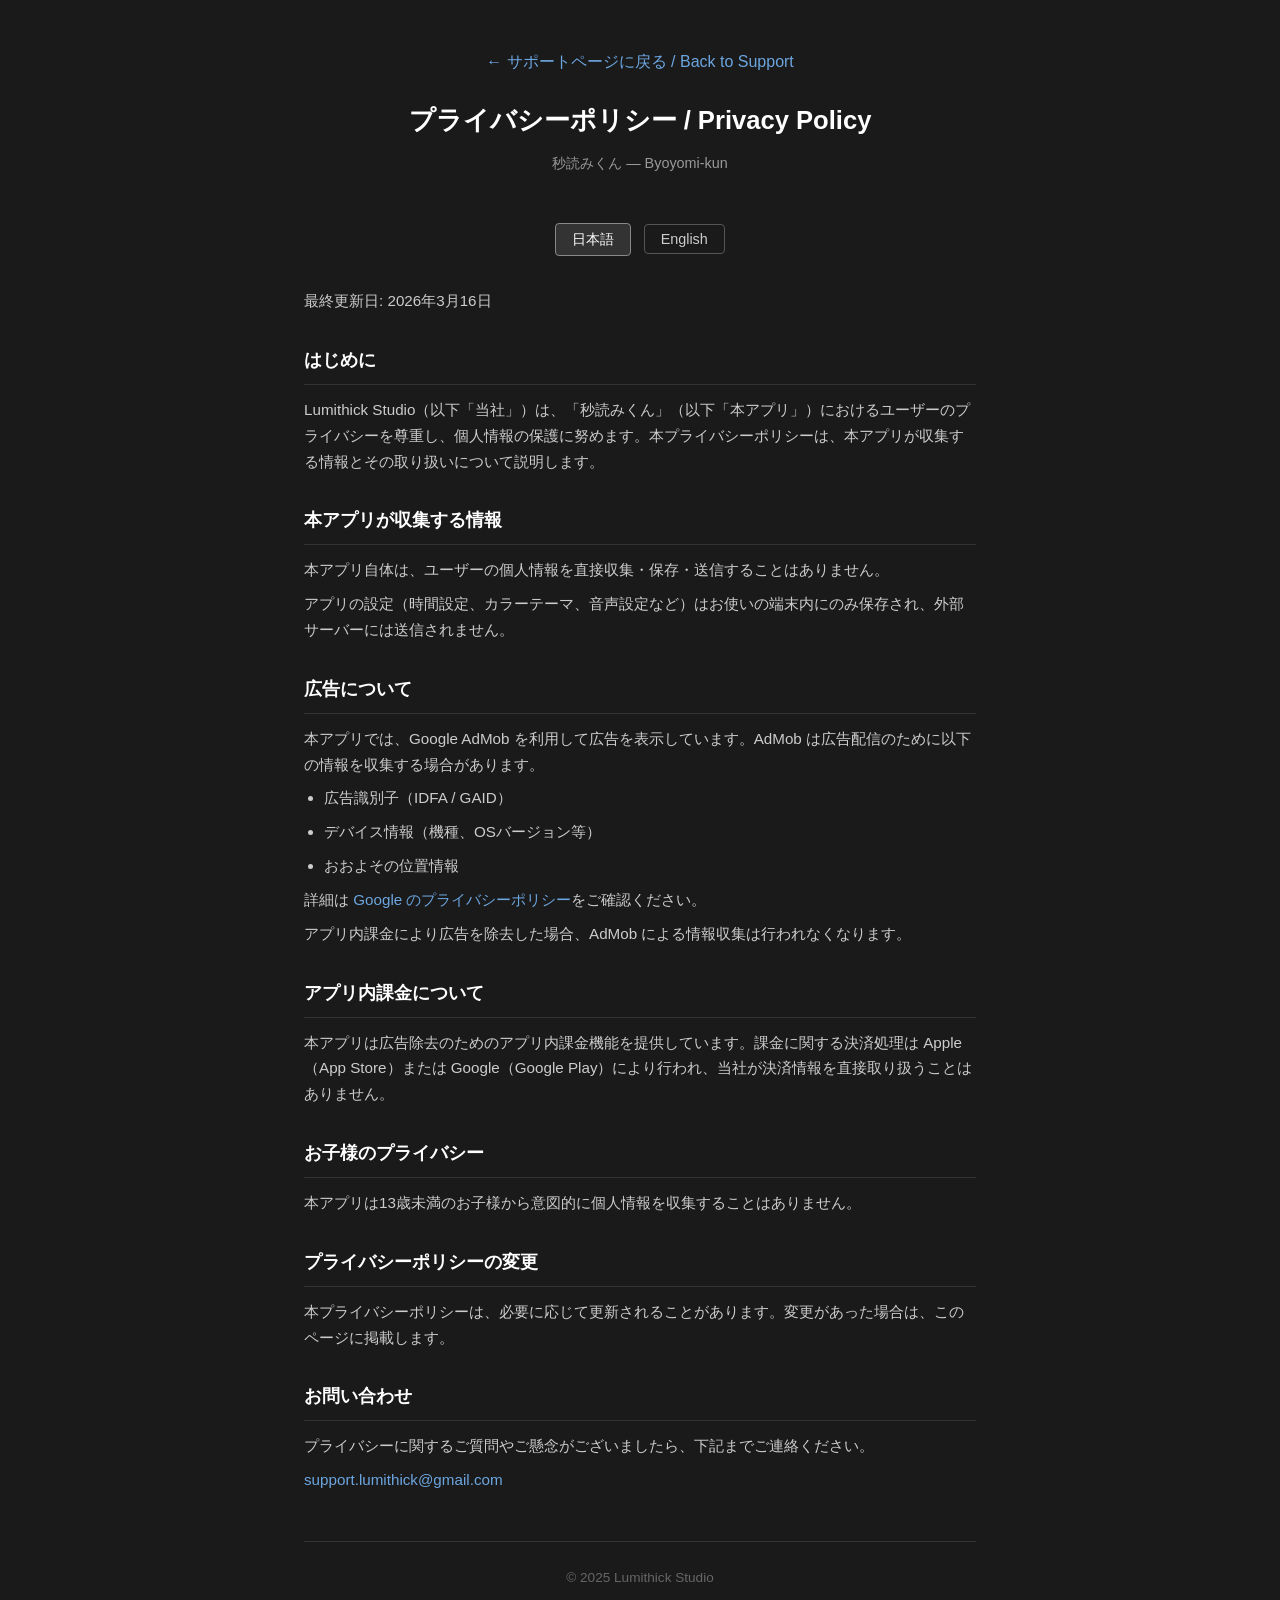
==== privacy-policy.html @ 07540bac "Add support page and privacy policy" ====
<!DOCTYPE html>
<html lang="ja">
<head>
  <meta charset="UTF-8">
  <meta name="viewport" content="width=device-width, initial-scale=1.0">
  <title>プライバシーポリシー | Privacy Policy - 秒読みくん</title>
  <style>
    * { margin: 0; padding: 0; box-sizing: border-box; }
    body {
      font-family: -apple-system, BlinkMacSystemFont, "Segoe UI", Roboto, "Hiragino Sans", "Noto Sans JP", sans-serif;
      background: #1a1a1a;
      color: #e0e0e0;
      line-height: 1.7;
    }
    .container {
      max-width: 720px;
      margin: 0 auto;
      padding: 48px 24px;
    }
    .header {
      text-align: center;
      margin-bottom: 48px;
    }
    .header h1 {
      font-size: 1.6rem;
      color: #ffffff;
      margin-bottom: 8px;
    }
    .header p {
      color: #999;
      font-size: 0.9rem;
    }
    .section {
      margin-bottom: 32px;
    }
    .section h2 {
      font-size: 1.1rem;
      color: #ffffff;
      border-bottom: 1px solid #333;
      padding-bottom: 8px;
      margin-bottom: 12px;
    }
    .section p, .section li {
      color: #ccc;
      margin-bottom: 8px;
      font-size: 0.95rem;
    }
    .section ul {
      padding-left: 20px;
    }
    a {
      color: #6ca6e0;
      text-decoration: none;
    }
    a:hover {
      text-decoration: underline;
    }
    .lang-switch {
      text-align: center;
      margin-bottom: 32px;
    }
    .lang-switch button {
      background: none;
      border: 1px solid #555;
      color: #ccc;
      padding: 6px 16px;
      margin: 0 4px;
      border-radius: 4px;
      cursor: pointer;
      font-size: 0.9rem;
    }
    .lang-switch button.active {
      background: #333;
      color: #fff;
      border-color: #888;
    }
    .lang { display: none; }
    .lang.active { display: block; }
    .footer {
      text-align: center;
      color: #666;
      font-size: 0.85rem;
      margin-top: 48px;
      padding-top: 24px;
      border-top: 1px solid #333;
    }
    .back-link {
      text-align: center;
      margin-bottom: 24px;
    }
  </style>
</head>
<body>
  <div class="container">
    <div class="back-link">
      <a href="./">&larr; サポートページに戻る / Back to Support</a>
    </div>

    <div class="header">
      <h1>プライバシーポリシー / Privacy Policy</h1>
      <p>秒読みくん — Byoyomi-kun</p>
    </div>

    <div class="lang-switch">
      <button id="btn-ja" class="active" onclick="switchLang('ja')">日本語</button>
      <button id="btn-en" onclick="switchLang('en')">English</button>
    </div>

    <!-- 日本語 -->
    <div id="ja" class="lang active">
      <div class="section">
        <p>最終更新日: 2026年3月16日</p>
      </div>

      <div class="section">
        <h2>はじめに</h2>
        <p>Lumithick Studio（以下「当社」）は、「秒読みくん」（以下「本アプリ」）におけるユーザーのプライバシーを尊重し、個人情報の保護に努めます。本プライバシーポリシーは、本アプリが収集する情報とその取り扱いについて説明します。</p>
      </div>

      <div class="section">
        <h2>本アプリが収集する情報</h2>
        <p>本アプリ自体は、ユーザーの個人情報を直接収集・保存・送信することはありません。</p>
        <p>アプリの設定（時間設定、カラーテーマ、音声設定など）はお使いの端末内にのみ保存され、外部サーバーには送信されません。</p>
      </div>

      <div class="section">
        <h2>広告について</h2>
        <p>本アプリでは、Google AdMob を利用して広告を表示しています。AdMob は広告配信のために以下の情報を収集する場合があります。</p>
        <ul>
          <li>広告識別子（IDFA / GAID）</li>
          <li>デバイス情報（機種、OSバージョン等）</li>
          <li>おおよその位置情報</li>
        </ul>
        <p>詳細は <a href="https://policies.google.com/privacy" target="_blank">Google のプライバシーポリシー</a>をご確認ください。</p>
        <p>アプリ内課金により広告を除去した場合、AdMob による情報収集は行われなくなります。</p>
      </div>

      <div class="section">
        <h2>アプリ内課金について</h2>
        <p>本アプリは広告除去のためのアプリ内課金機能を提供しています。課金に関する決済処理は Apple（App Store）または Google（Google Play）により行われ、当社が決済情報を直接取り扱うことはありません。</p>
      </div>

      <div class="section">
        <h2>お子様のプライバシー</h2>
        <p>本アプリは13歳未満のお子様から意図的に個人情報を収集することはありません。</p>
      </div>

      <div class="section">
        <h2>プライバシーポリシーの変更</h2>
        <p>本プライバシーポリシーは、必要に応じて更新されることがあります。変更があった場合は、このページに掲載します。</p>
      </div>

      <div class="section">
        <h2>お問い合わせ</h2>
        <p>プライバシーに関するご質問やご懸念がございましたら、下記までご連絡ください。</p>
        <p><a href="mailto:support.lumithick@gmail.com">support.lumithick@gmail.com</a></p>
      </div>
    </div>

    <!-- English -->
    <div id="en" class="lang">
      <div class="section">
        <p>Last updated: March 16, 2026</p>
      </div>

      <div class="section">
        <h2>Introduction</h2>
        <p>Lumithick Studio ("we", "us") respects your privacy and is committed to protecting your personal information. This Privacy Policy explains what information is collected by "Byoyomi-kun" (the "App") and how it is handled.</p>
      </div>

      <div class="section">
        <h2>Information We Collect</h2>
        <p>The App itself does not directly collect, store, or transmit any personal information.</p>
        <p>App settings (time settings, color themes, voice preferences, etc.) are stored locally on your device and are not sent to any external server.</p>
      </div>

      <div class="section">
        <h2>Advertising</h2>
        <p>The App uses Google AdMob to display advertisements. AdMob may collect the following information for ad delivery:</p>
        <ul>
          <li>Advertising identifiers (IDFA / GAID)</li>
          <li>Device information (model, OS version, etc.)</li>
          <li>Approximate location</li>
        </ul>
        <p>For more details, please refer to <a href="https://policies.google.com/privacy" target="_blank">Google's Privacy Policy</a>.</p>
        <p>If you remove ads through an in-app purchase, AdMob will no longer collect this information.</p>
      </div>

      <div class="section">
        <h2>In-App Purchases</h2>
        <p>The App offers an in-app purchase to remove advertisements. Payment processing is handled by Apple (App Store) or Google (Google Play). We do not directly handle any payment information.</p>
      </div>

      <div class="section">
        <h2>Children's Privacy</h2>
        <p>The App does not knowingly collect personal information from children under the age of 13.</p>
      </div>

      <div class="section">
        <h2>Changes to This Policy</h2>
        <p>This Privacy Policy may be updated from time to time. Any changes will be posted on this page.</p>
      </div>

      <div class="section">
        <h2>Contact Us</h2>
        <p>If you have any questions or concerns about this Privacy Policy, please contact us at:</p>
        <p><a href="mailto:support.lumithick@gmail.com">support.lumithick@gmail.com</a></p>
      </div>
    </div>

    <div class="footer">
      <p>&copy; 2025 Lumithick Studio</p>
    </div>
  </div>

  <script>
    function switchLang(lang) {
      document.querySelectorAll('.lang').forEach(el => el.classList.remove('active'));
      document.querySelectorAll('.lang-switch button').forEach(el => el.classList.remove('active'));
      document.getElementById(lang).classList.add('active');
      document.getElementById('btn-' + lang).classList.add('active');
    }
  </script>
</body>
</html>
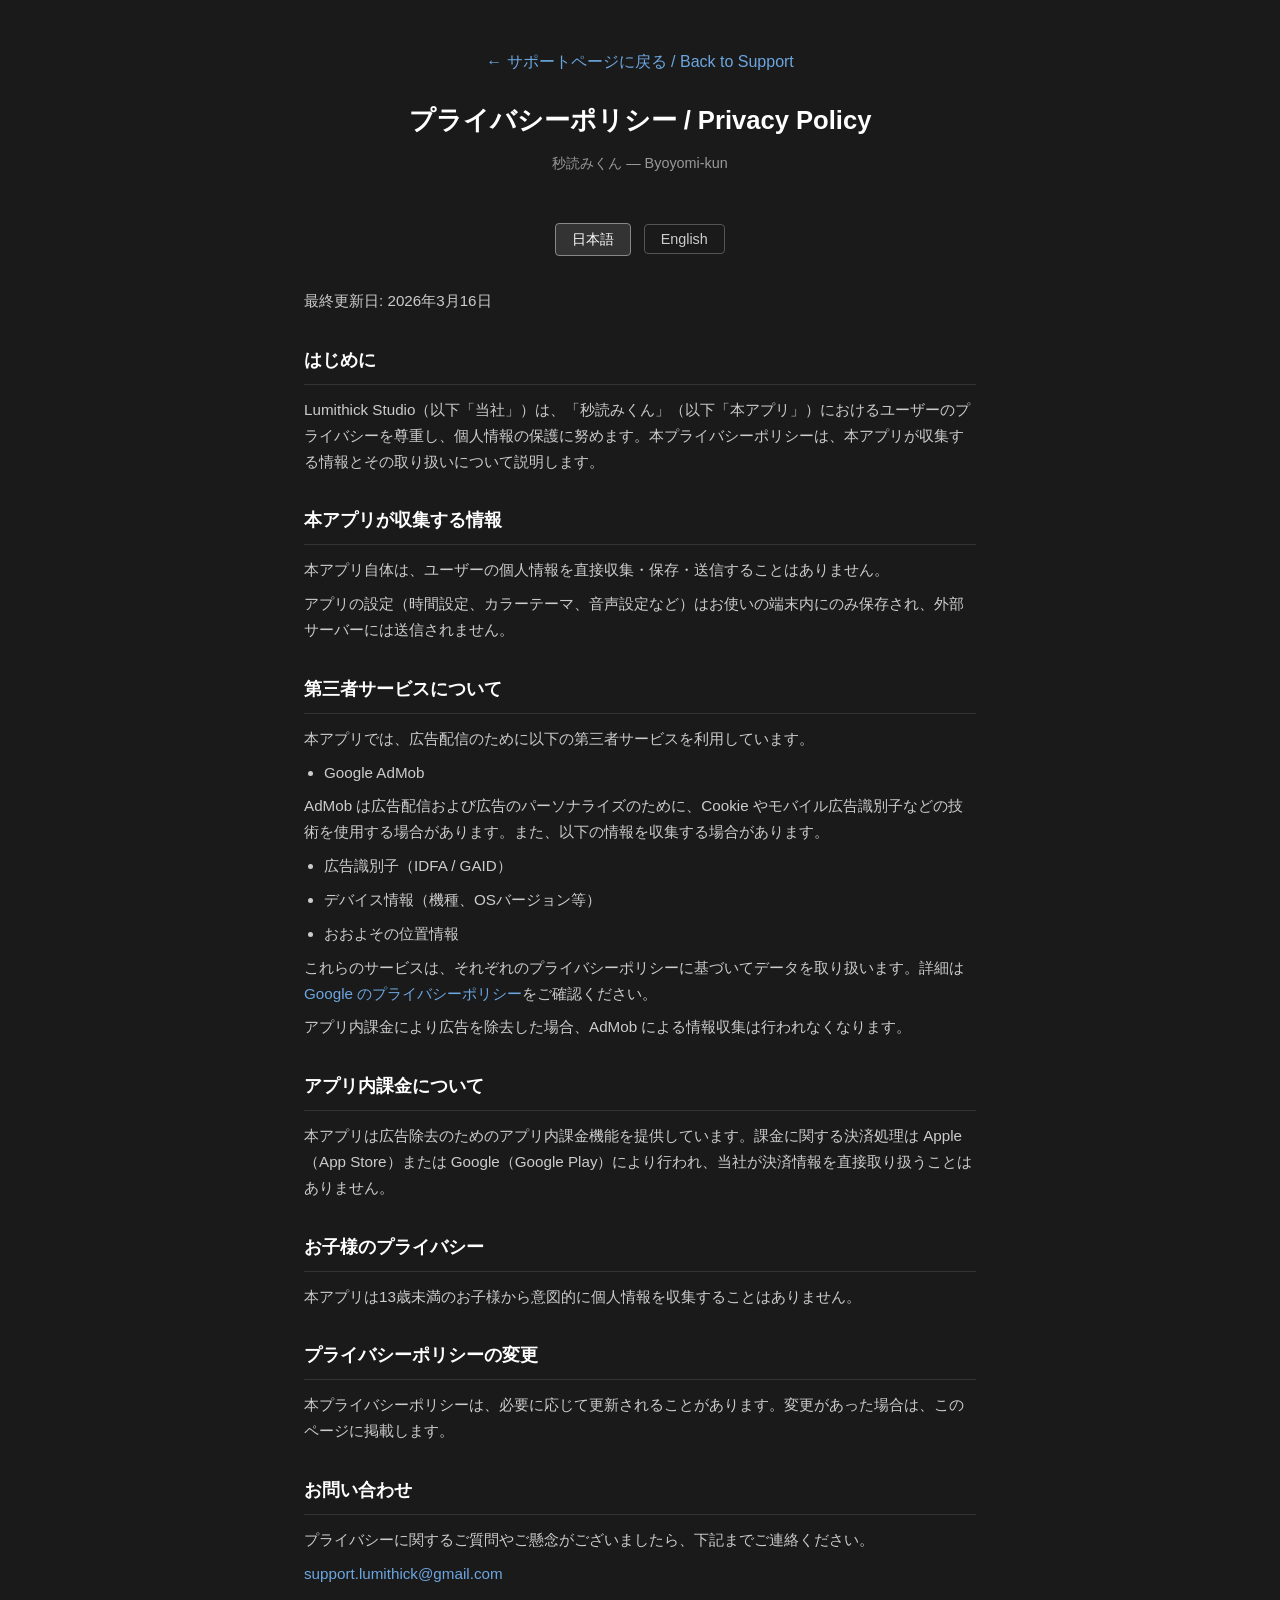
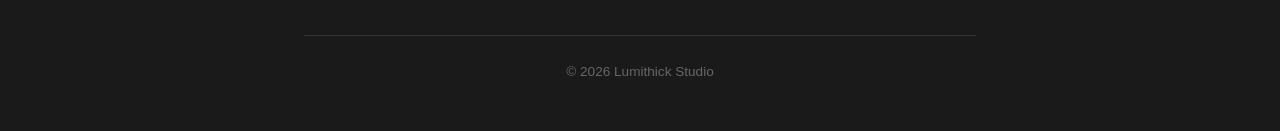
==== commit 82ba9f0b: "Strengthen privacy policy: third-party services section, cookie disclosure, fix copyright year Co-Au" ====
--- a/privacy-policy.html
+++ b/privacy-policy.html
@@ -124,14 +124,18 @@
       </div>
 
       <div class="section">
-        <h2>広告について</h2>
-        <p>本アプリでは、Google AdMob を利用して広告を表示しています。AdMob は広告配信のために以下の情報を収集する場合があります。</p>
+        <h2>第三者サービスについて</h2>
+        <p>本アプリでは、広告配信のために以下の第三者サービスを利用しています。</p>
+        <ul>
+          <li>Google AdMob</li>
+        </ul>
+        <p>AdMob は広告配信および広告のパーソナライズのために、Cookie やモバイル広告識別子などの技術を使用する場合があります。また、以下の情報を収集する場合があります。</p>
         <ul>
           <li>広告識別子（IDFA / GAID）</li>
           <li>デバイス情報（機種、OSバージョン等）</li>
           <li>おおよその位置情報</li>
         </ul>
-        <p>詳細は <a href="https://policies.google.com/privacy" target="_blank">Google のプライバシーポリシー</a>をご確認ください。</p>
+        <p>これらのサービスは、それぞれのプライバシーポリシーに基づいてデータを取り扱います。詳細は <a href="https://policies.google.com/privacy" target="_blank">Google のプライバシーポリシー</a>をご確認ください。</p>
         <p>アプリ内課金により広告を除去した場合、AdMob による情報収集は行われなくなります。</p>
       </div>
 
@@ -175,14 +179,18 @@
       </div>
 
       <div class="section">
-        <h2>Advertising</h2>
-        <p>The App uses Google AdMob to display advertisements. AdMob may collect the following information for ad delivery:</p>
+        <h2>Third-Party Services</h2>
+        <p>This app uses the following third-party services for advertising:</p>
+        <ul>
+          <li>Google AdMob</li>
+        </ul>
+        <p>Google AdMob may use cookies and mobile advertising identifiers to deliver and personalize ads. AdMob may also collect the following information:</p>
         <ul>
           <li>Advertising identifiers (IDFA / GAID)</li>
           <li>Device information (model, OS version, etc.)</li>
           <li>Approximate location</li>
         </ul>
-        <p>For more details, please refer to <a href="https://policies.google.com/privacy" target="_blank">Google's Privacy Policy</a>.</p>
+        <p>These services may collect and process data according to their own privacy policies. For more details, please refer to <a href="https://policies.google.com/privacy" target="_blank">Google's Privacy Policy</a>.</p>
         <p>If you remove ads through an in-app purchase, AdMob will no longer collect this information.</p>
       </div>
 
@@ -209,7 +217,7 @@
     </div>
 
     <div class="footer">
-      <p>&copy; 2025 Lumithick Studio</p>
+      <p>&copy; 2026 Lumithick Studio</p>
     </div>
   </div>
 
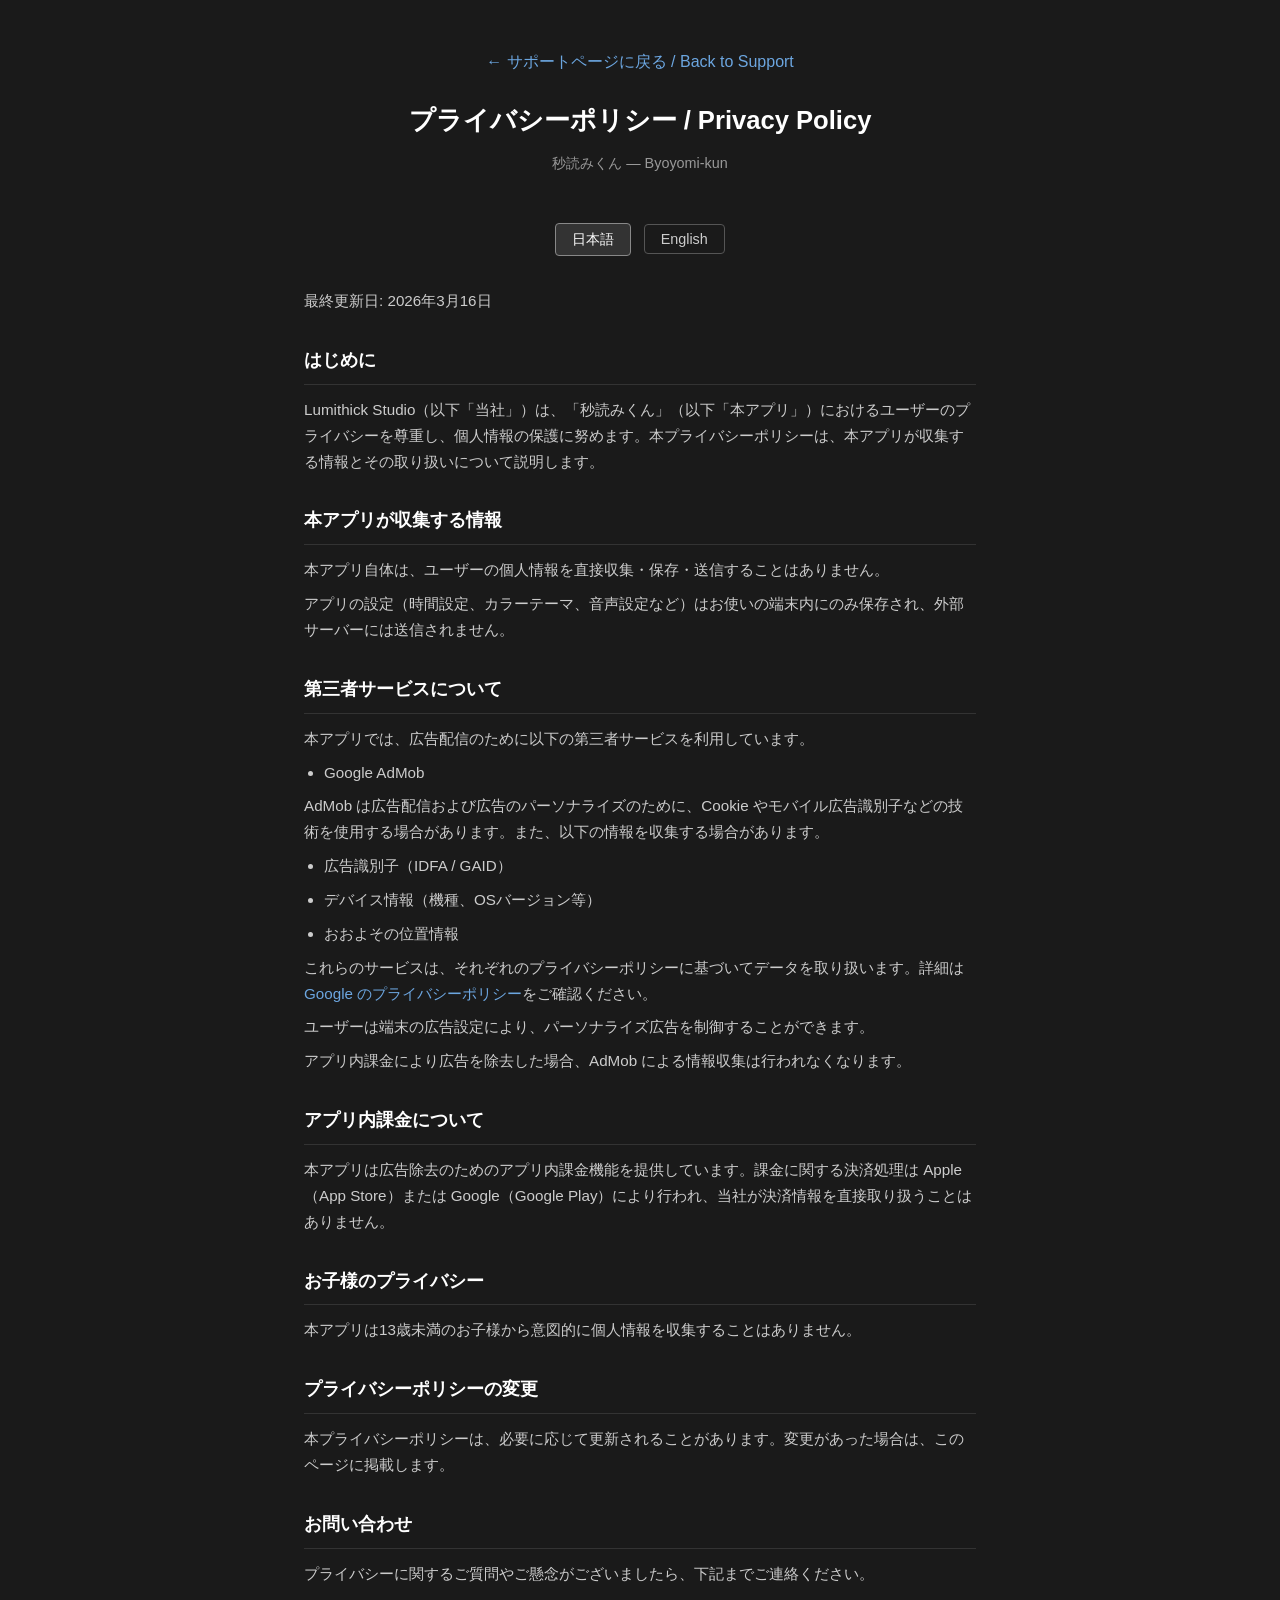
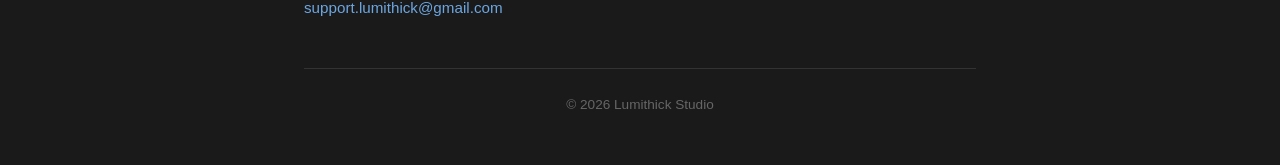
==== commit 8ef0829c: "Add personalized ad control notice to privacy policy" ====
--- a/privacy-policy.html
+++ b/privacy-policy.html
@@ -136,6 +136,7 @@
           <li>おおよその位置情報</li>
         </ul>
         <p>これらのサービスは、それぞれのプライバシーポリシーに基づいてデータを取り扱います。詳細は <a href="https://policies.google.com/privacy" target="_blank">Google のプライバシーポリシー</a>をご確認ください。</p>
+        <p>ユーザーは端末の広告設定により、パーソナライズ広告を制御することができます。</p>
         <p>アプリ内課金により広告を除去した場合、AdMob による情報収集は行われなくなります。</p>
       </div>
 
@@ -191,6 +192,7 @@
           <li>Approximate location</li>
         </ul>
         <p>These services may collect and process data according to their own privacy policies. For more details, please refer to <a href="https://policies.google.com/privacy" target="_blank">Google's Privacy Policy</a>.</p>
+        <p>You can control personalized advertising through your device's advertising settings.</p>
         <p>If you remove ads through an in-app purchase, AdMob will no longer collect this information.</p>
       </div>
 
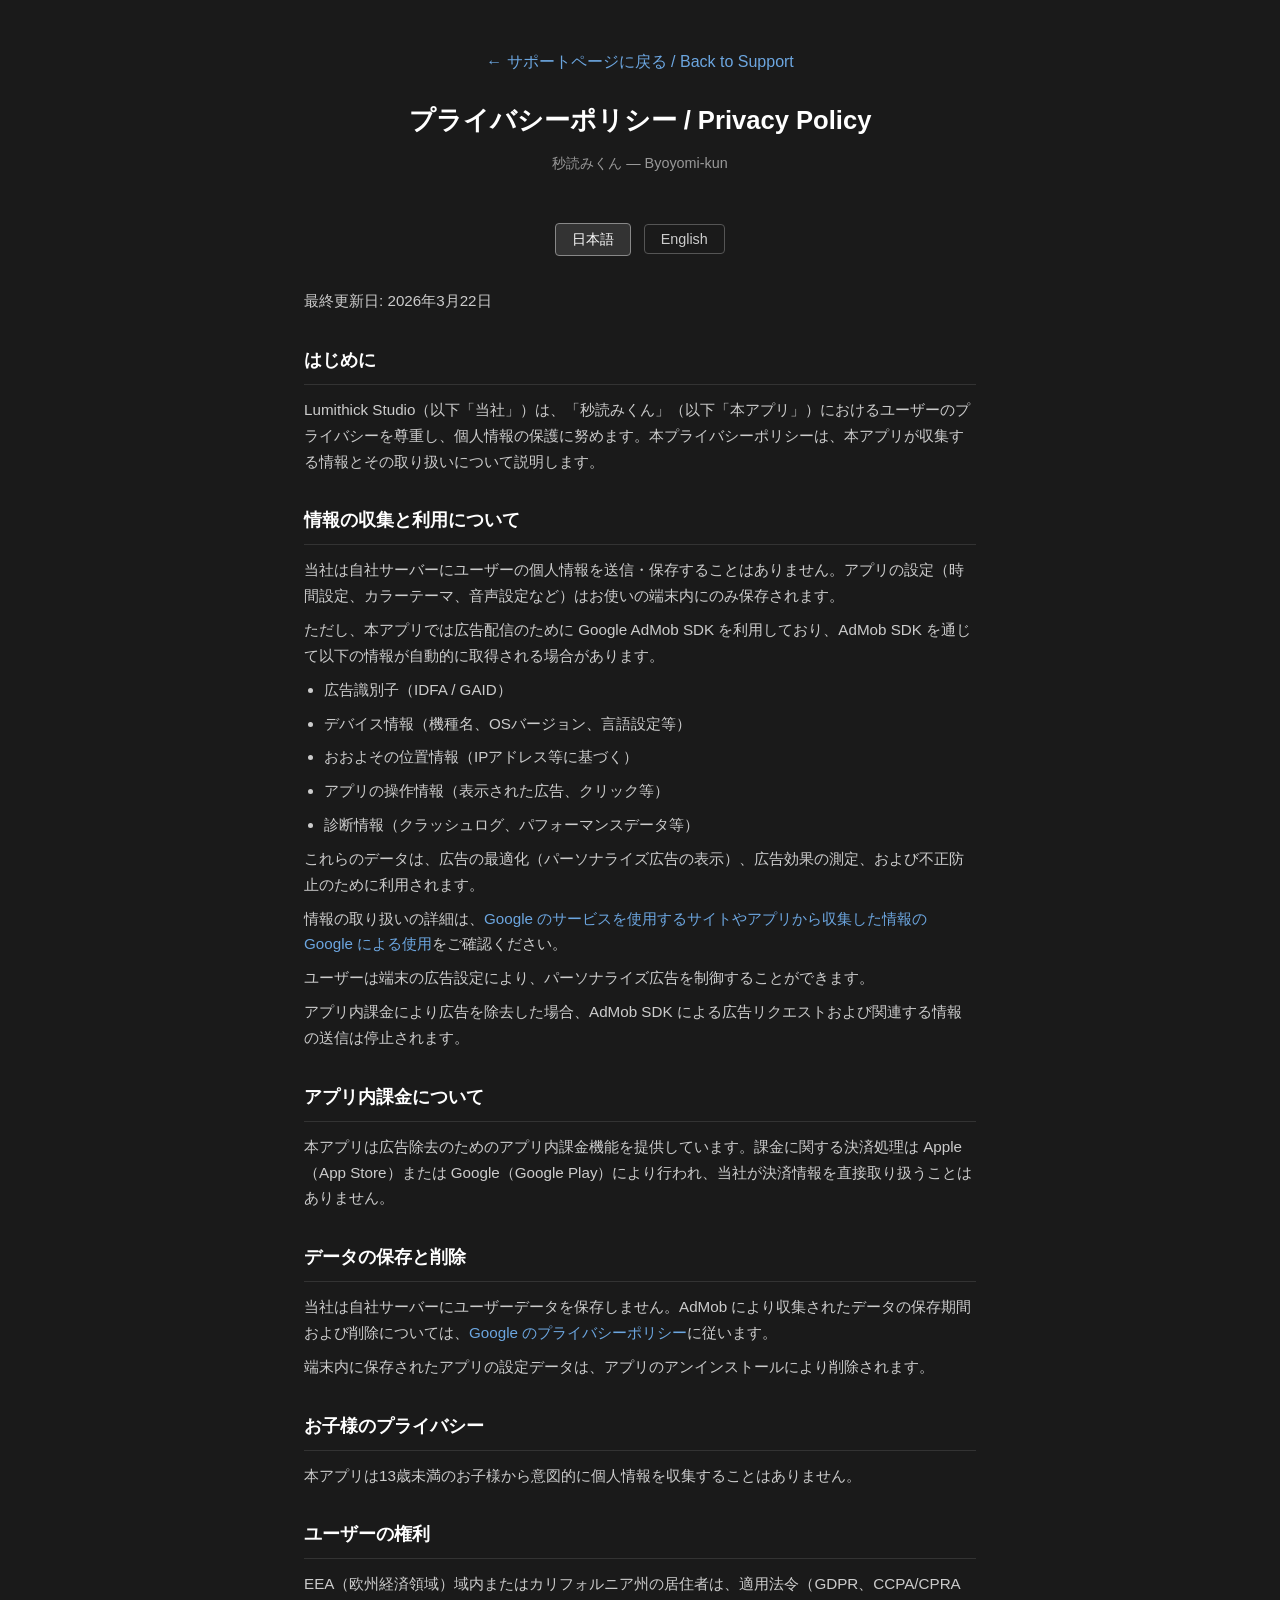
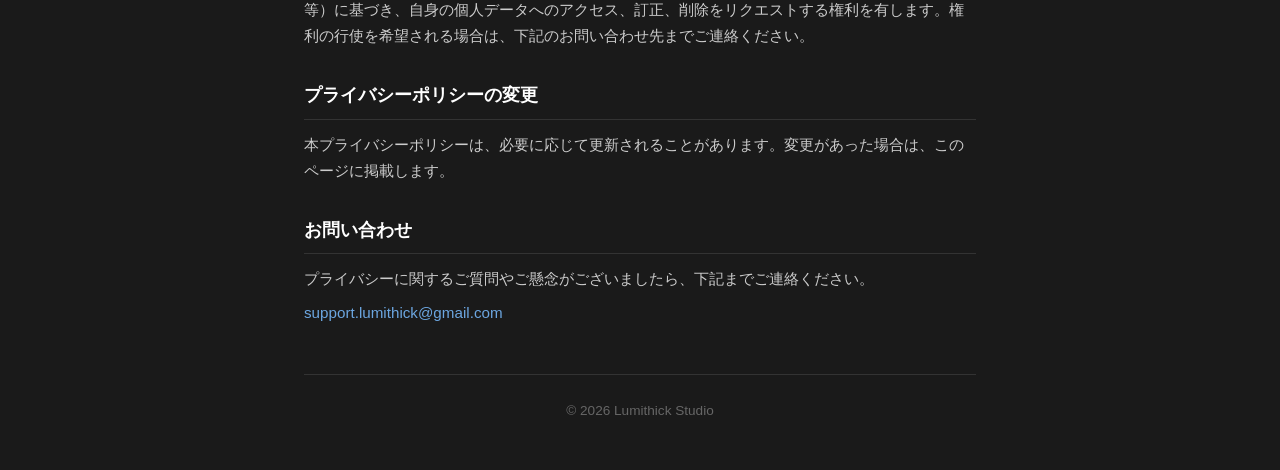
==== commit f724661c: "Strengthen privacy policy for Google Play review (data safety alignment, GDPR/CCPA rights, retention" ====
--- a/privacy-policy.html
+++ b/privacy-policy.html
@@ -109,7 +109,7 @@
     <!-- 日本語 -->
     <div id="ja" class="lang active">
       <div class="section">
-        <p>最終更新日: 2026年3月16日</p>
+        <p>最終更新日: 2026年3月22日</p>
       </div>
 
       <div class="section">
@@ -118,26 +118,20 @@
       </div>
 
       <div class="section">
-        <h2>本アプリが収集する情報</h2>
-        <p>本アプリ自体は、ユーザーの個人情報を直接収集・保存・送信することはありません。</p>
-        <p>アプリの設定（時間設定、カラーテーマ、音声設定など）はお使いの端末内にのみ保存され、外部サーバーには送信されません。</p>
-      </div>
-
-      <div class="section">
-        <h2>第三者サービスについて</h2>
-        <p>本アプリでは、広告配信のために以下の第三者サービスを利用しています。</p>
-        <ul>
-          <li>Google AdMob</li>
-        </ul>
-        <p>AdMob は広告配信および広告のパーソナライズのために、Cookie やモバイル広告識別子などの技術を使用する場合があります。また、以下の情報を収集する場合があります。</p>
+        <h2>情報の収集と利用について</h2>
+        <p>当社は自社サーバーにユーザーの個人情報を送信・保存することはありません。アプリの設定（時間設定、カラーテーマ、音声設定など）はお使いの端末内にのみ保存されます。</p>
+        <p>ただし、本アプリでは広告配信のために Google AdMob SDK を利用しており、AdMob SDK を通じて以下の情報が自動的に取得される場合があります。</p>
         <ul>
           <li>広告識別子（IDFA / GAID）</li>
-          <li>デバイス情報（機種、OSバージョン等）</li>
-          <li>おおよその位置情報</li>
+          <li>デバイス情報（機種名、OSバージョン、言語設定等）</li>
+          <li>おおよその位置情報（IPアドレス等に基づく）</li>
+          <li>アプリの操作情報（表示された広告、クリック等）</li>
+          <li>診断情報（クラッシュログ、パフォーマンスデータ等）</li>
         </ul>
-        <p>これらのサービスは、それぞれのプライバシーポリシーに基づいてデータを取り扱います。詳細は <a href="https://policies.google.com/privacy" target="_blank">Google のプライバシーポリシー</a>をご確認ください。</p>
+        <p>これらのデータは、広告の最適化（パーソナライズ広告の表示）、広告効果の測定、および不正防止のために利用されます。</p>
+        <p>情報の取り扱いの詳細は、<a href="https://policies.google.com/technologies/partner-sites" target="_blank">Google のサービスを使用するサイトやアプリから収集した情報の Google による使用</a>をご確認ください。</p>
         <p>ユーザーは端末の広告設定により、パーソナライズ広告を制御することができます。</p>
-        <p>アプリ内課金により広告を除去した場合、AdMob による情報収集は行われなくなります。</p>
+        <p>アプリ内課金により広告を除去した場合、AdMob SDK による広告リクエストおよび関連する情報の送信は停止されます。</p>
       </div>
 
       <div class="section">
@@ -146,8 +140,19 @@
       </div>
 
       <div class="section">
+        <h2>データの保存と削除</h2>
+        <p>当社は自社サーバーにユーザーデータを保存しません。AdMob により収集されたデータの保存期間および削除については、<a href="https://policies.google.com/privacy" target="_blank">Google のプライバシーポリシー</a>に従います。</p>
+        <p>端末内に保存されたアプリの設定データは、アプリのアンインストールにより削除されます。</p>
+      </div>
+
+      <div class="section">
         <h2>お子様のプライバシー</h2>
         <p>本アプリは13歳未満のお子様から意図的に個人情報を収集することはありません。</p>
+      </div>
+
+      <div class="section">
+        <h2>ユーザーの権利</h2>
+        <p>EEA（欧州経済領域）域内またはカリフォルニア州の居住者は、適用法令（GDPR、CCPA/CPRA等）に基づき、自身の個人データへのアクセス、訂正、削除をリクエストする権利を有します。権利の行使を希望される場合は、下記のお問い合わせ先までご連絡ください。</p>
       </div>
 
       <div class="section">
@@ -165,7 +170,7 @@
     <!-- English -->
     <div id="en" class="lang">
       <div class="section">
-        <p>Last updated: March 16, 2026</p>
+        <p>Last updated: March 22, 2026</p>
       </div>
 
       <div class="section">
@@ -174,26 +179,20 @@
       </div>
 
       <div class="section">
-        <h2>Information We Collect</h2>
-        <p>The App itself does not directly collect, store, or transmit any personal information.</p>
-        <p>App settings (time settings, color themes, voice preferences, etc.) are stored locally on your device and are not sent to any external server.</p>
-      </div>
-
-      <div class="section">
-        <h2>Third-Party Services</h2>
-        <p>This app uses the following third-party services for advertising:</p>
-        <ul>
-          <li>Google AdMob</li>
-        </ul>
-        <p>Google AdMob may use cookies and mobile advertising identifiers to deliver and personalize ads. AdMob may also collect the following information:</p>
+        <h2>Information Collection and Use</h2>
+        <p>We do not transmit or store any personal information on our own servers. App settings (time settings, color themes, voice preferences, etc.) are stored locally on your device only.</p>
+        <p>However, this App uses the Google AdMob SDK for advertising, and the following information may be automatically collected through the AdMob SDK:</p>
         <ul>
           <li>Advertising identifiers (IDFA / GAID)</li>
-          <li>Device information (model, OS version, etc.)</li>
-          <li>Approximate location</li>
+          <li>Device information (model, OS version, language settings, etc.)</li>
+          <li>Approximate location (based on IP address, etc.)</li>
+          <li>App interaction data (ads displayed, clicks, etc.)</li>
+          <li>Diagnostic information (crash logs, performance data, etc.)</li>
         </ul>
-        <p>These services may collect and process data according to their own privacy policies. For more details, please refer to <a href="https://policies.google.com/privacy" target="_blank">Google's Privacy Policy</a>.</p>
+        <p>This data is used for ad optimization (personalized ad delivery), ad performance measurement, and fraud prevention.</p>
+        <p>For details on how this information is handled, please refer to <a href="https://policies.google.com/technologies/partner-sites" target="_blank">How Google uses information from sites or apps that use our services</a>.</p>
         <p>You can control personalized advertising through your device's advertising settings.</p>
-        <p>If you remove ads through an in-app purchase, AdMob will no longer collect this information.</p>
+        <p>If you remove ads through an in-app purchase, ad requests and related data transmission by the AdMob SDK will be stopped.</p>
       </div>
 
       <div class="section">
@@ -202,8 +201,19 @@
       </div>
 
       <div class="section">
+        <h2>Data Retention and Deletion</h2>
+        <p>We do not store any user data on our own servers. The retention and deletion of data collected by AdMob is governed by <a href="https://policies.google.com/privacy" target="_blank">Google's Privacy Policy</a>.</p>
+        <p>App settings stored locally on your device will be deleted when the App is uninstalled.</p>
+      </div>
+
+      <div class="section">
         <h2>Children's Privacy</h2>
         <p>The App does not knowingly collect personal information from children under the age of 13.</p>
+      </div>
+
+      <div class="section">
+        <h2>Your Rights</h2>
+        <p>If you are a resident of the EEA (European Economic Area) or California, you have the right to request access to, correction of, or deletion of your personal data under applicable laws (such as GDPR and CCPA/CPRA). To exercise these rights, please contact us using the information below.</p>
       </div>
 
       <div class="section">
